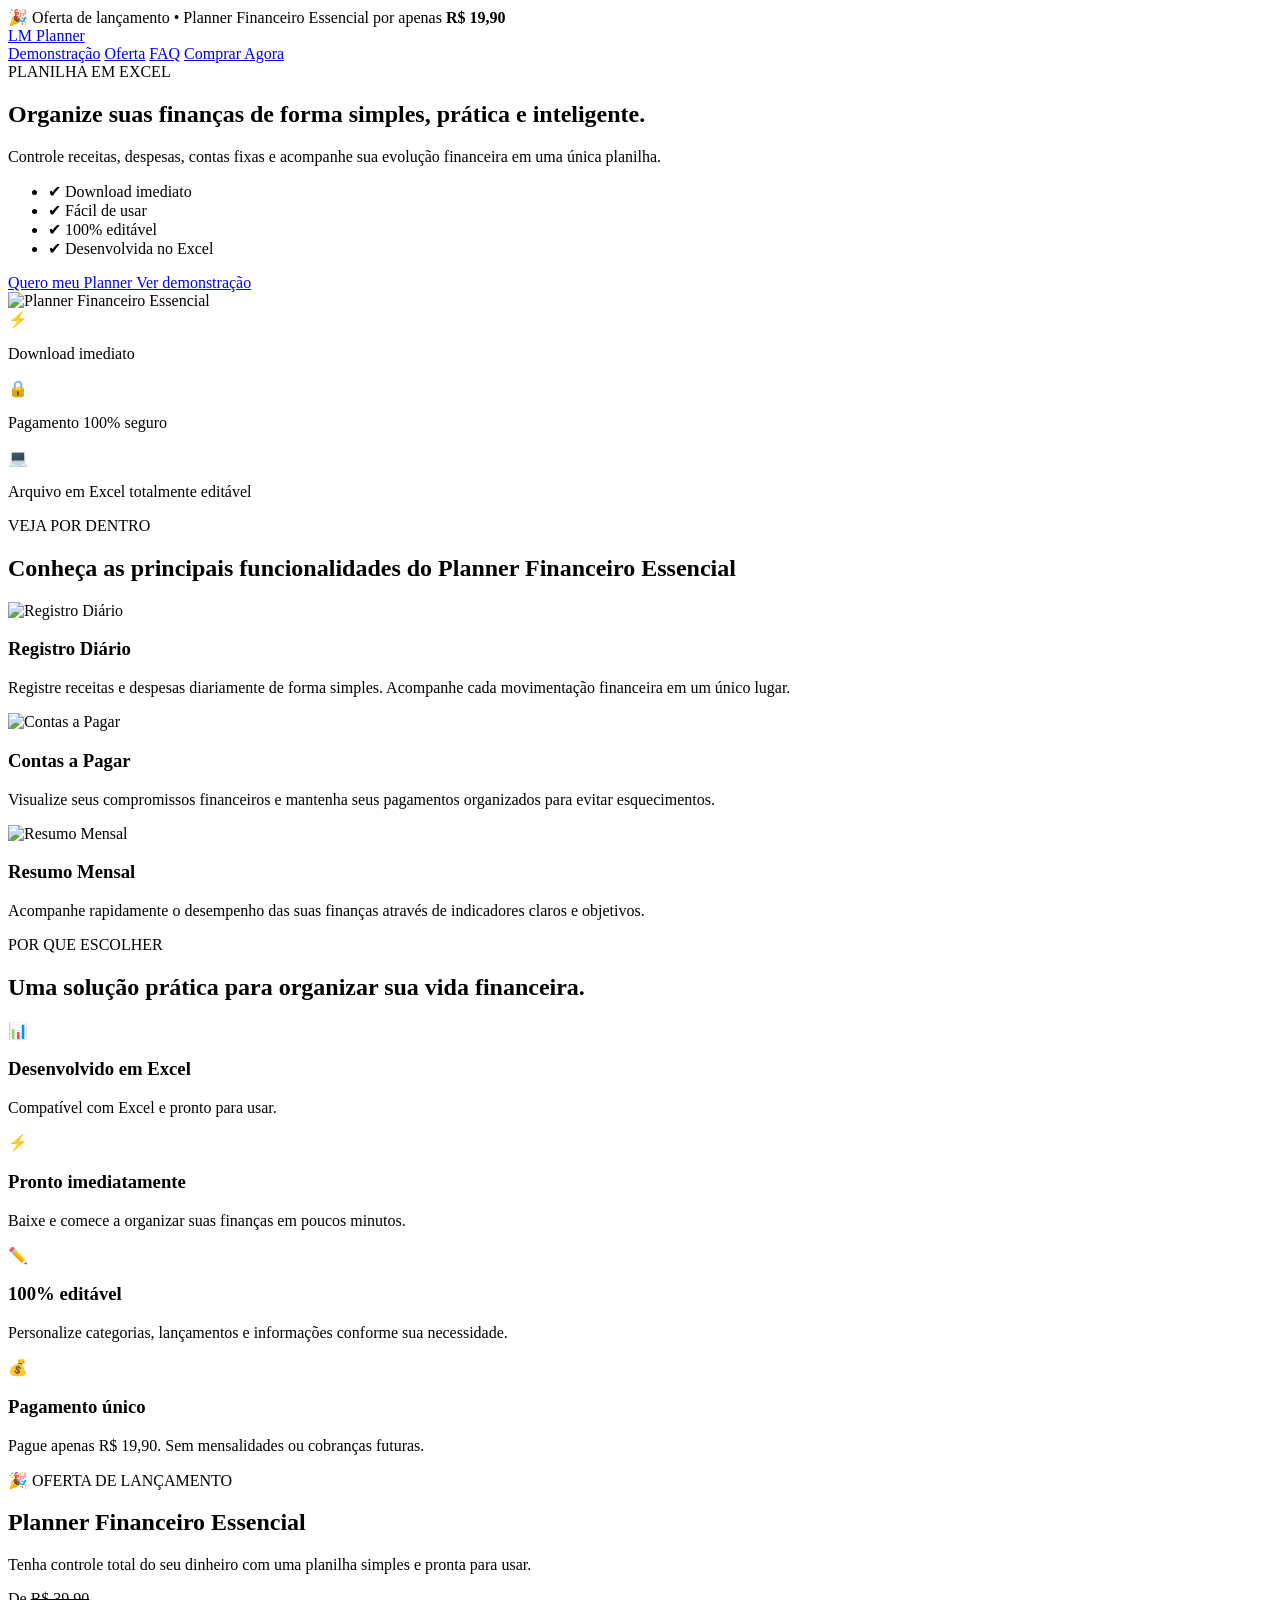
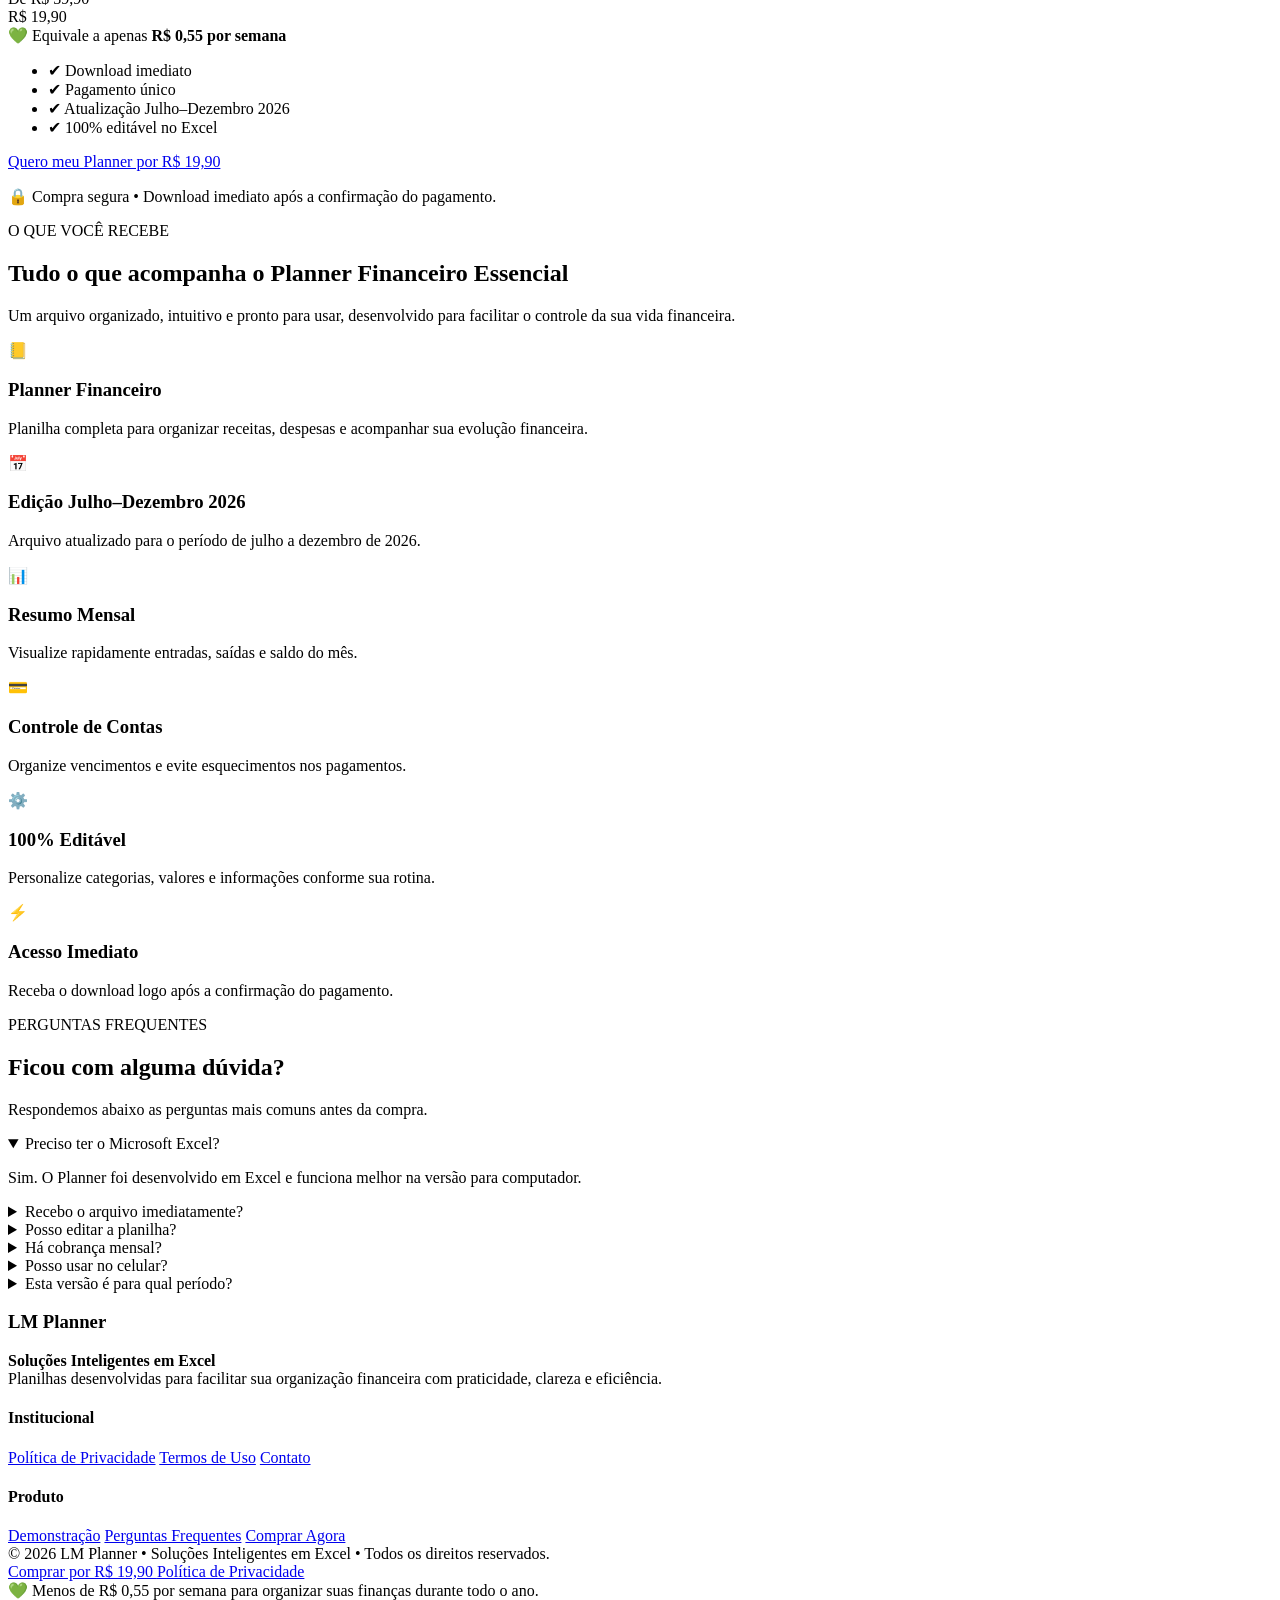
==== index.html @ dad5f02b "Add files via upload" ====
<!DOCTYPE html>
<html lang="pt-BR">

<head>

    <meta charset="UTF-8">

    <meta name="viewport"
          content="width=device-width, initial-scale=1.0">

    <title>Planner Financeiro Essencial | LM Planner</title>

    <meta
        name="description"
        content="Organize sua vida financeira com uma planilha inteligente no Excel. Controle receitas, despesas, contas fixas e metas financeiras com facilidade.">

   <link rel="preconnect" href="https://fonts.googleapis.com">

<link rel="preconnect" href="https://fonts.gstatic.com" crossorigin>

<link href="https://fonts.googleapis.com/css2?family=Poppins:wght@300;400;500;600;700;800&display=swap" rel="stylesheet">
        <link rel="stylesheet" href="css/style.css">

</head>

<body id="topo">
    <div class="barra-topo">

    🎉 Oferta de lançamento • Planner Financeiro Essencial por apenas <strong>R$ 19,90</strong>

</div>

    <!-- ========================= -->

    <!-- CABEÇALHO -->

    <!-- ========================= -->

    <header class="header">

        <div class="container">

            <a href="#topo" class="logo">
    LM Planner
</a>

            <nav>

    <a href="#demonstracao">Demonstração</a>

    <a href="#comprar">Oferta</a>

    <a href="#faq">FAQ</a>

    <a href="#comprar" class="btn-menu">
        Comprar Agora
    </a>

</nav>

        </div>

    </header>

    <!-- ========================= -->

    <!-- HERO -->

    <!-- ========================= -->

    <section class="hero">

        <div class="container hero-grid">

            <div class="hero-texto">

                <span class="selo">

                    PLANILHA EM EXCEL

                </span>

                <h1>

                    Organize suas finanças
                    de forma simples,
                    prática e inteligente.

                </h1>

                <p>

                    Controle receitas, despesas,
                    contas fixas e acompanhe sua evolução
                    financeira em uma única planilha.

                </p>

                <ul>

                    <li>✔ Download imediato</li>

                    <li>✔ Fácil de usar</li>

                    <li>✔ 100% editável</li>

                    <li>✔ Desenvolvida no Excel</li>

                </ul>

                <div class="botoes">

                    <a href="#comprar" class="btn-principal">

                        Quero meu Planner

                    </a>

                    <a href="#demonstracao" class="btn-secundario">

                        Ver demonstração

                    </a>

                </div>

            </div>

<div class="hero-imagem">

    <div class="circulo-fundo"></div>

    <img
        src="images/hero2.png"
        alt="Planner Financeiro Essencial"
        class="hero-mockup">

</div>
        </div>

    </section>
    <section class="barra-confianca">

    <div class="container">

        <div class="item-confianca">
            <span>⚡</span>
            <p>Download imediato</p>
        </div>

        <div class="item-confianca">
            <span>🔒</span>
            <p>Pagamento 100% seguro</p>
        </div>

        <div class="item-confianca">
            <span>💻</span>
            <p>Arquivo em Excel totalmente editável</p>
        </div>

    </div>

</section>
    <section class="demonstracao" id="demonstracao">

    <div class="container">

        <span class="secao-tag">
            VEJA POR DENTRO
        </span>

        <h2>
            Conheça as principais funcionalidades do Planner Financeiro Essencial
        </h2>

        <!-- Registro Diário -->

        <div class="demo-item">

            <div class="demo-imagem">

                <img src="images/registro-diario.png"
                     alt="Registro Diário"
                     class="demo-img">

            </div>

            <div class="demo-texto">

                <h3>Registro Diário</h3>

                <p>
                    Registre receitas e despesas diariamente de forma simples.
                    Acompanhe cada movimentação financeira em um único lugar.
                </p>

            </div>

        </div>

        <!-- Contas a Pagar -->

        <div class="demo-item reverso">

            <div class="demo-imagem">

                <img src="images/contas-pagar.png"
                     alt="Contas a Pagar"
                     class="demo-img">

            </div>

            <div class="demo-texto">

                <h3>Contas a Pagar</h3>

                <p>
                    Visualize seus compromissos financeiros e mantenha seus pagamentos organizados para evitar esquecimentos.
                </p>

            </div>

        </div>

        <!-- Resumo Mensal -->

        <div class="demo-item">

            <div class="demo-imagem">

                <img src="images/resumo-mensal.png"
                     alt="Resumo Mensal"
                     class="demo-img">

            </div>

            <div class="demo-texto">

                <h3>Resumo Mensal</h3>

                <p>
                    Acompanhe rapidamente o desempenho das suas finanças através de indicadores claros e objetivos.
                </p>

            </div>

        </div>

    </div>

</section>

    <!-- próximas seções -->

    <!-- Benefícios -->

    <!-- Demonstração -->

    <!-- Oferta -->

    <!-- FAQ -->

    <!-- Rodapé -->


<section class="diferenciais">

    <div class="container">

        <span class="secao-tag">
            POR QUE ESCOLHER
        </span>

        <h2>Uma solução prática para organizar sua vida financeira.</h2>

        <div class="cards-diferenciais">

            <div class="card">
                <div class="icone">📊</div>
                <h3>Desenvolvido em Excel</h3>
                <p>Compatível com Excel e pronto para usar.</p>
            </div>

            <div class="card">
                <div class="icone">⚡</div>
                <h3>Pronto imediatamente</h3>
                <p>Baixe e comece a organizar suas finanças em poucos minutos.</p>
            </div>

            <div class="card">
                <div class="icone">✏️</div>
                <h3>100% editável</h3>
                <p>Personalize categorias, lançamentos e informações conforme sua necessidade.</p>
            </div>

            <div class="card">
                <div class="icone">💰</div>
                <h3>Pagamento único</h3>
                <p>Pague apenas R$ 19,90. Sem mensalidades ou cobranças futuras.</p>
            </div>

        </div>

    </div>

</section>
<section class="oferta" id="comprar">

    <div class="container">

        <div class="oferta-card">

            <span class="oferta-tag">
                🎉 OFERTA DE LANÇAMENTO
            </span>

            <h2>Planner Financeiro Essencial</h2>

            <p class="oferta-texto">
                Tenha controle total do seu dinheiro com uma planilha simples e pronta para usar.
            </p>

            <div class="preco">

                <span class="preco-antigo">
                    De <s>R$ 39,90</s>
                </span>

                <div class="preco-atual">
                    R$ 19,90
                </div>

            </div>

            <div class="selo-oferta">

                💚 Equivale a apenas <strong>R$ 0,55 por semana</strong>

            </div>

            <ul class="lista-oferta">

                <li>✔ Download imediato</li>

                <li>✔ Pagamento único</li>

                <li>✔ Atualização Julho–Dezembro 2026</li>

                <li>✔ 100% editável no Excel</li>

            </ul>

            <a href="#"
               class="botao-oferta">

                Quero meu Planner por R$ 19,90

            </a>

            <p class="garantia">

                🔒 Compra segura • Download imediato após a confirmação do pagamento.

            </p>

        </div>

    </div>

</section>

<section class="conteudo-produto">

    <div class="container">

        <span class="secao-tag">
            O QUE VOCÊ RECEBE
        </span>

        <h2>Tudo o que acompanha o Planner Financeiro Essencial</h2>

        <p class="conteudo-intro">
            Um arquivo organizado, intuitivo e pronto para usar, desenvolvido para facilitar o controle da sua vida financeira.
        </p>

        <div class="conteudo-grid">

            <div class="conteudo-card">
                <div class="icone">📒</div>
                <h3>Planner Financeiro</h3>
                <p>Planilha completa para organizar receitas, despesas e acompanhar sua evolução financeira.</p>
            </div>

            <div class="conteudo-card">
                <div class="icone">📅</div>
                <h3>Edição Julho–Dezembro 2026</h3>
                <p>Arquivo atualizado para o período de julho a dezembro de 2026.</p>
            </div>

            <div class="conteudo-card">
                <div class="icone">📊</div>
                <h3>Resumo Mensal</h3>
                <p>Visualize rapidamente entradas, saídas e saldo do mês.</p>
            </div>

            <div class="conteudo-card">
                <div class="icone">💳</div>
                <h3>Controle de Contas</h3>
                <p>Organize vencimentos e evite esquecimentos nos pagamentos.</p>
            </div>

            <div class="conteudo-card">
                <div class="icone">⚙️</div>
                <h3>100% Editável</h3>
                <p>Personalize categorias, valores e informações conforme sua rotina.</p>
            </div>

            <div class="conteudo-card">
                <div class="icone">⚡</div>
                <h3>Acesso Imediato</h3>
                <p>Receba o download logo após a confirmação do pagamento.</p>
            </div>

        </div>

    </div>

</section>

<section class="faq" id="faq">

    <div class="container">

        <span class="secao-tag">
            PERGUNTAS FREQUENTES
        </span>

        <h2>Ficou com alguma dúvida?</h2>

        <p class="faq-intro">
            Respondemos abaixo as perguntas mais comuns antes da compra.
        </p>

        <div class="faq-lista">

            <details open>
                <summary>Preciso ter o Microsoft Excel?</summary>
                <p>Sim. O Planner foi desenvolvido em Excel e funciona melhor na versão para computador.</p>
            </details>

            <details>
                <summary>Recebo o arquivo imediatamente?</summary>
                <p>Sim. Após a confirmação do pagamento, o download é liberado automaticamente.</p>
            </details>

            <details>
                <summary>Posso editar a planilha?</summary>
                <p>Sim. O arquivo é totalmente editável para que você personalize categorias, valores e informações conforme sua necessidade.</p>
            </details>

            <details>
                <summary>Há cobrança mensal?</summary>
                <p>Não. O pagamento é único, sem mensalidades ou cobranças recorrentes.</p>
            </details>

            <details>
                <summary>Posso usar no celular?</summary>
                <p>Para a melhor experiência, recomendamos o uso no computador com Microsoft Excel. No celular, a visualização pode variar conforme o aplicativo utilizado.</p>
            </details>

            <details>
                <summary>Esta versão é para qual período?</summary>
                <p>Esta edição contempla o período de julho a dezembro de 2026.</p>
            </details>

        </div>

    </div>

</section>

<footer class="footer">

    <div class="container footer-grid">

        <div>

            <h3>LM Planner</h3>

           <p>
    <strong>Soluções Inteligentes em Excel</strong><br>
    Planilhas desenvolvidas para facilitar sua organização financeira com praticidade, clareza e eficiência.
</p>

        </div>

        <div>

            <h4>Institucional</h4>

            <a href="politica-privacidade.html">Política de Privacidade</a>
<a href="termos-de-uso.html">Termos de Uso</a>
<a href="mailto:seuemail@provedor.com">Contato</a>

        </div>

        <div>

            <h4>Produto</h4>

            <a href="#demonstracao">Demonstração</a>
<a href="#faq">Perguntas Frequentes</a>
<a href="#comprar">Comprar Agora</a>

        </div>

    </div>

    <div class="footer-copy">

        © 2026 LM Planner • Soluções Inteligentes em Excel • Todos os direitos reservados.

    </div>

</footer>
<a href="#comprar" class="botao-flutuante">

    Comprar por R$ 19,90
</a>

<a href="politica-privacidade.html">
    Política de Privacidade
</a>

<div class="selo-economia">
    💚 Menos de R$ 0,55 por semana para organizar suas finanças durante todo o ano.
</div>

<script src="js/script.js"></script>
</body>
</html>
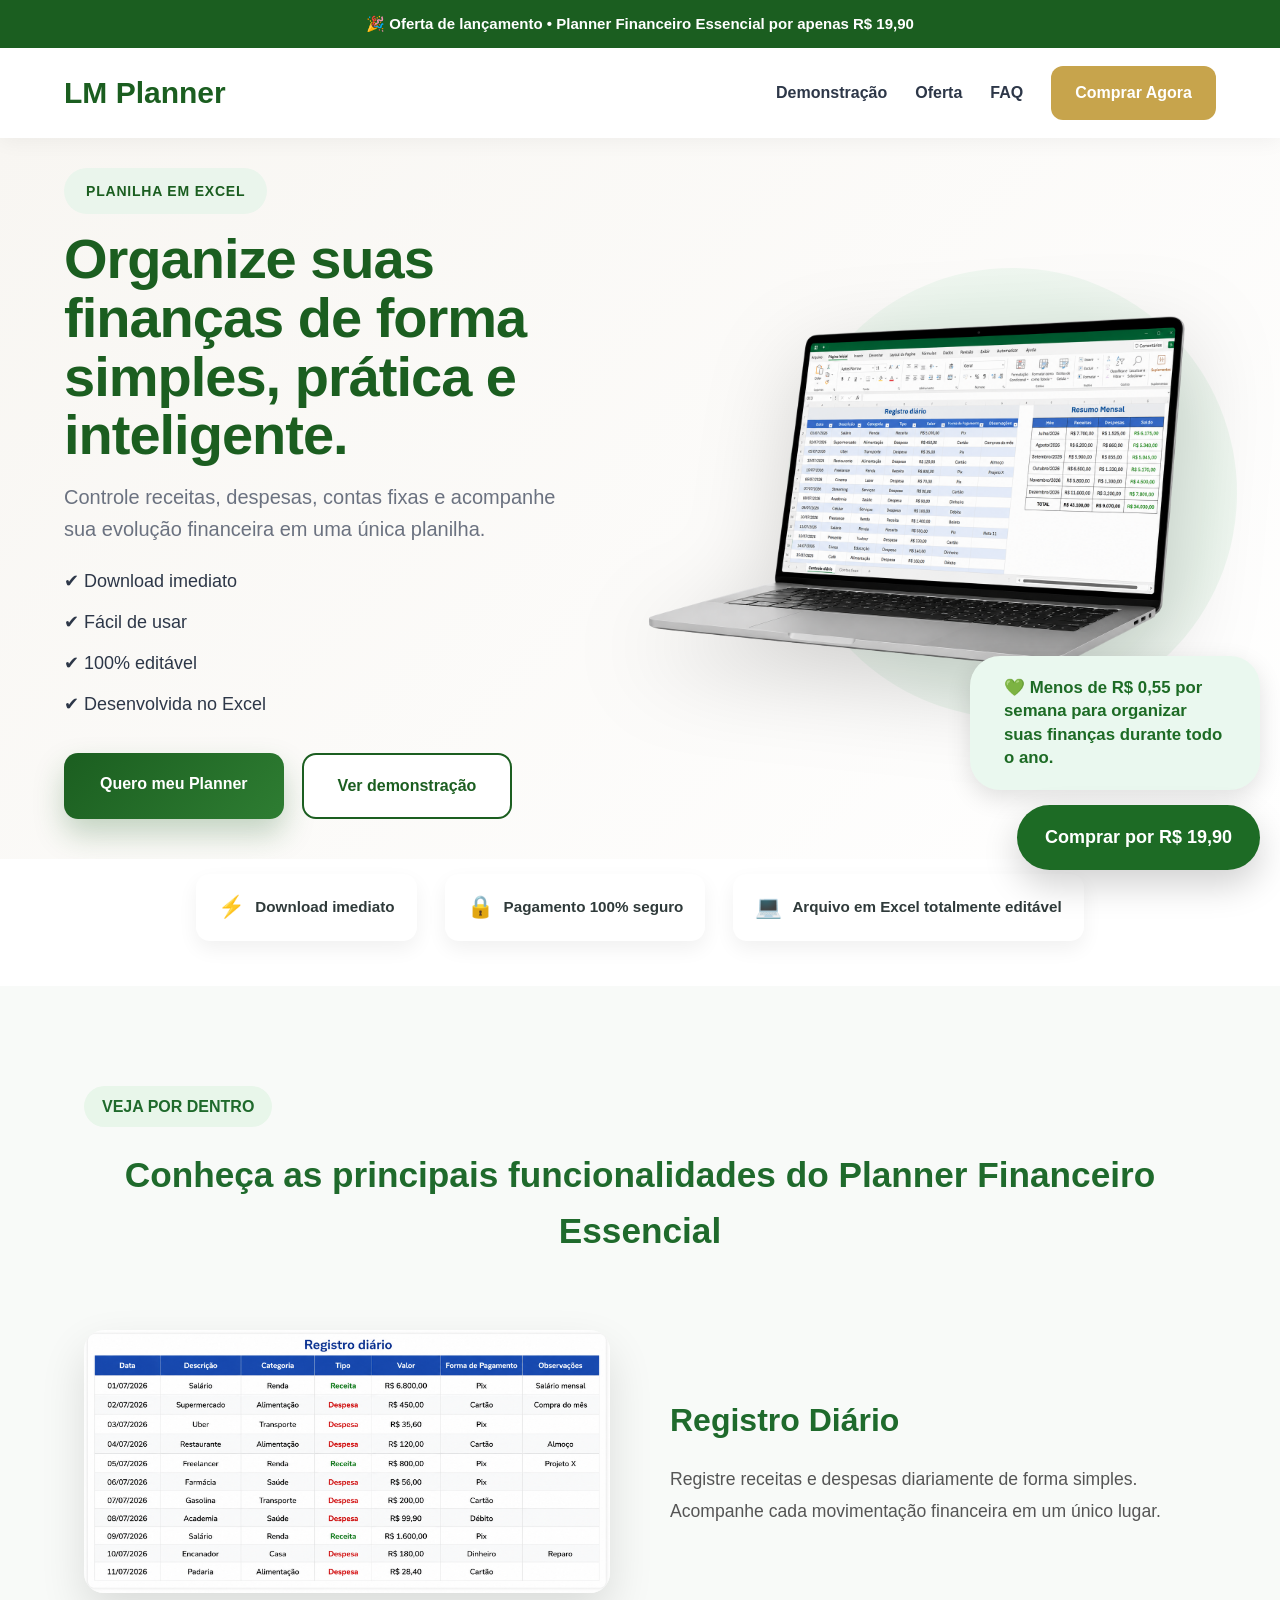
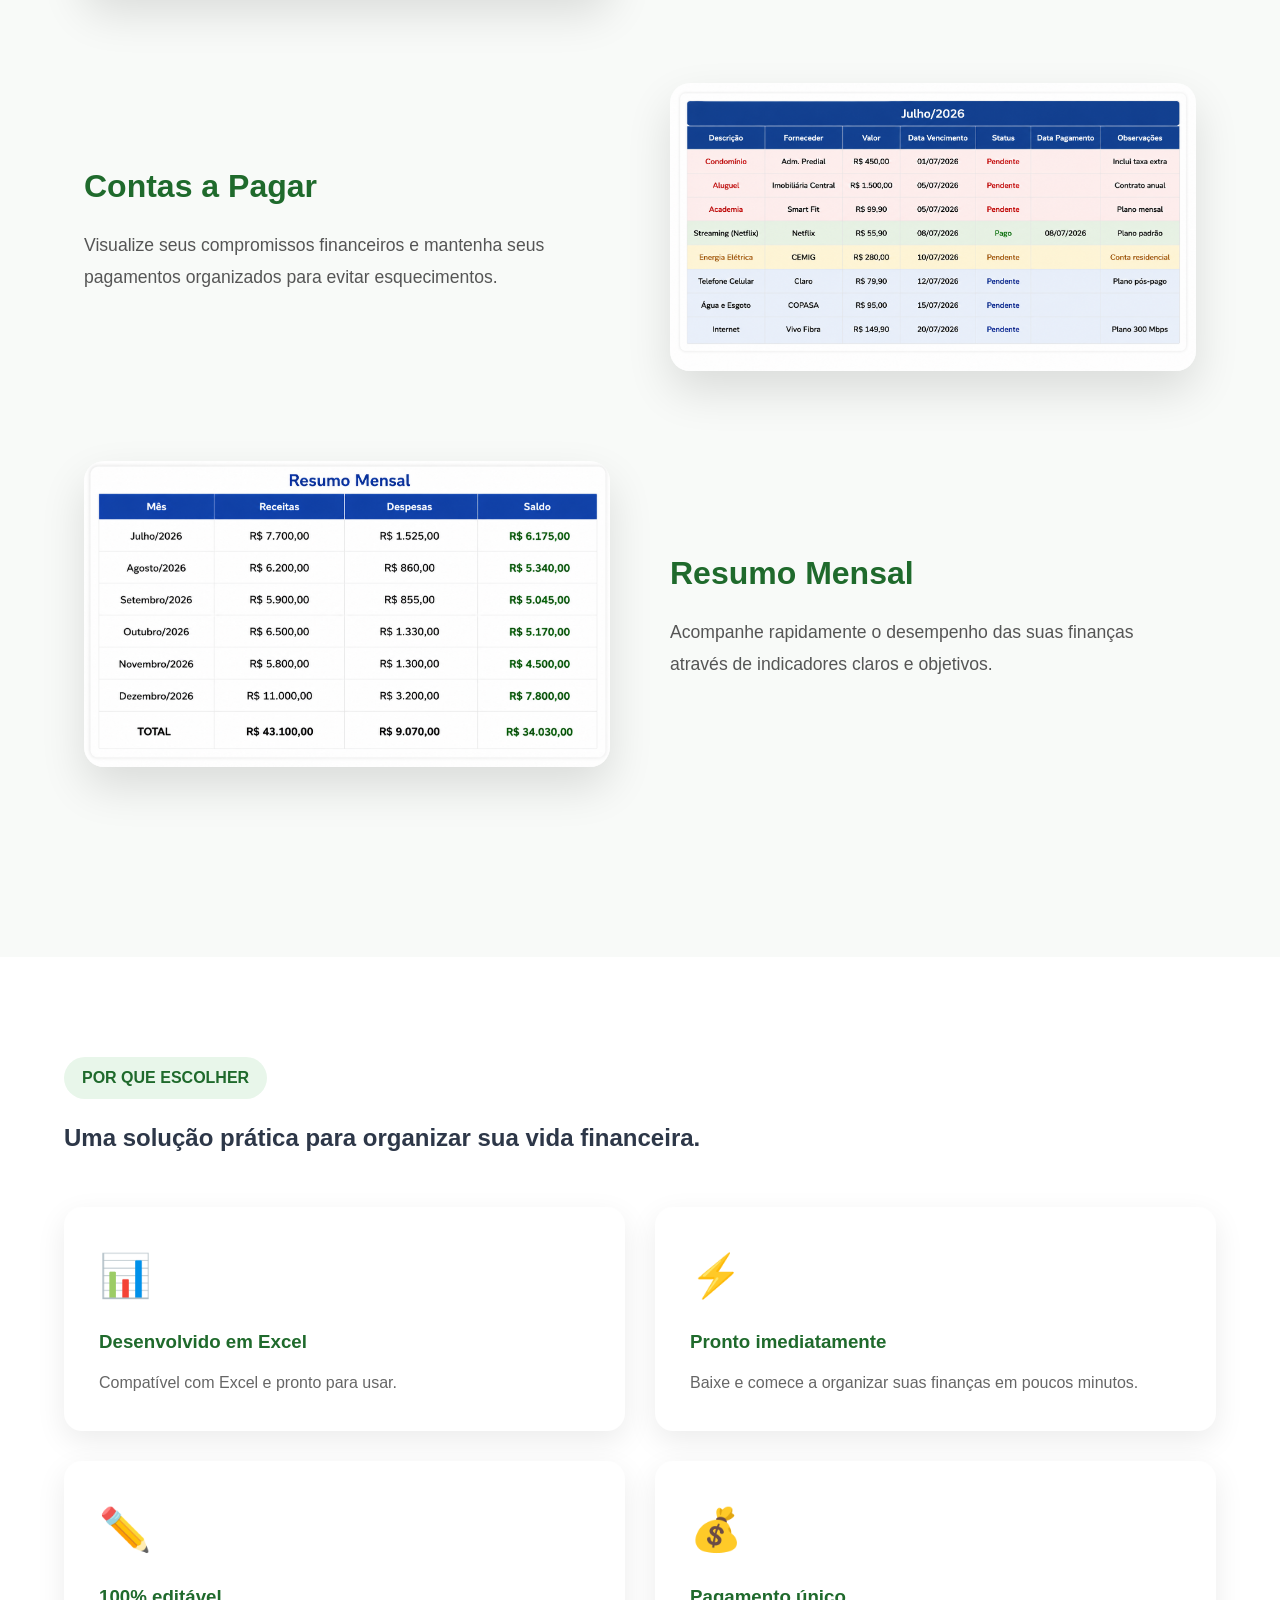
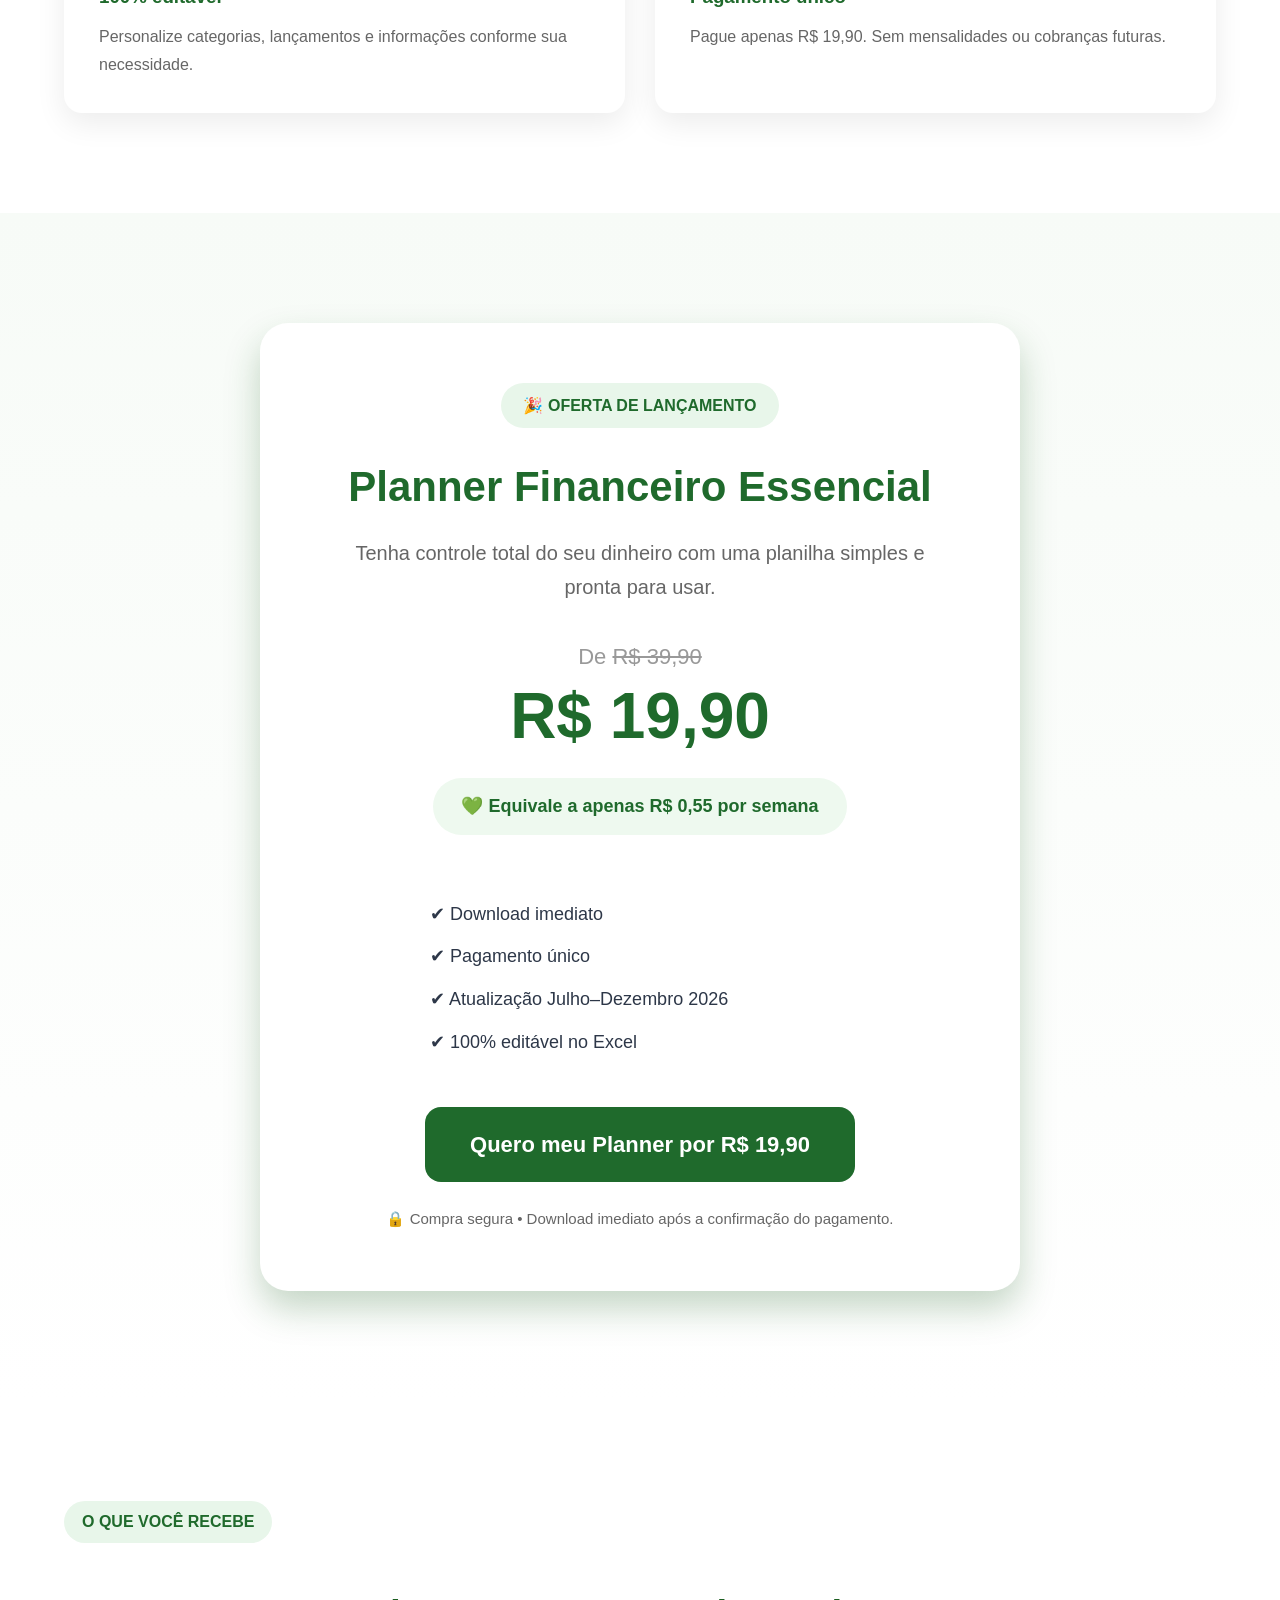
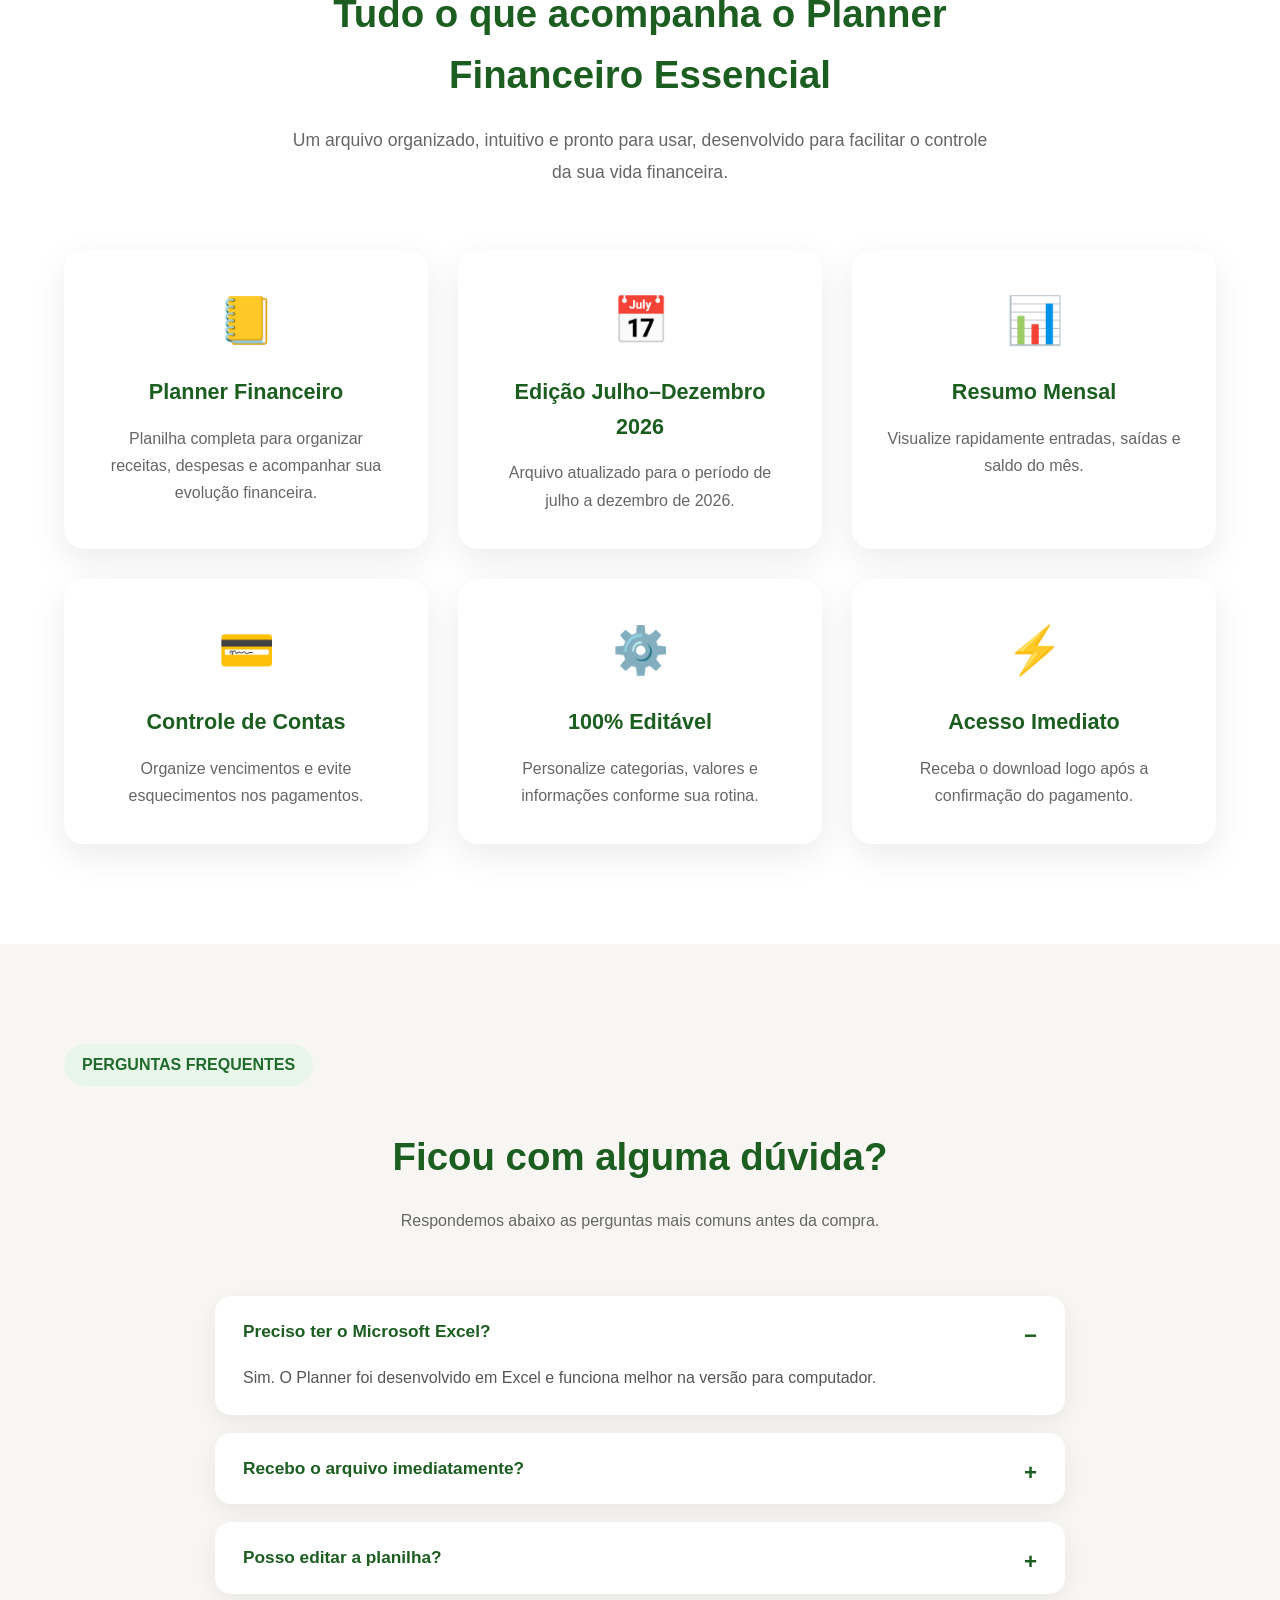
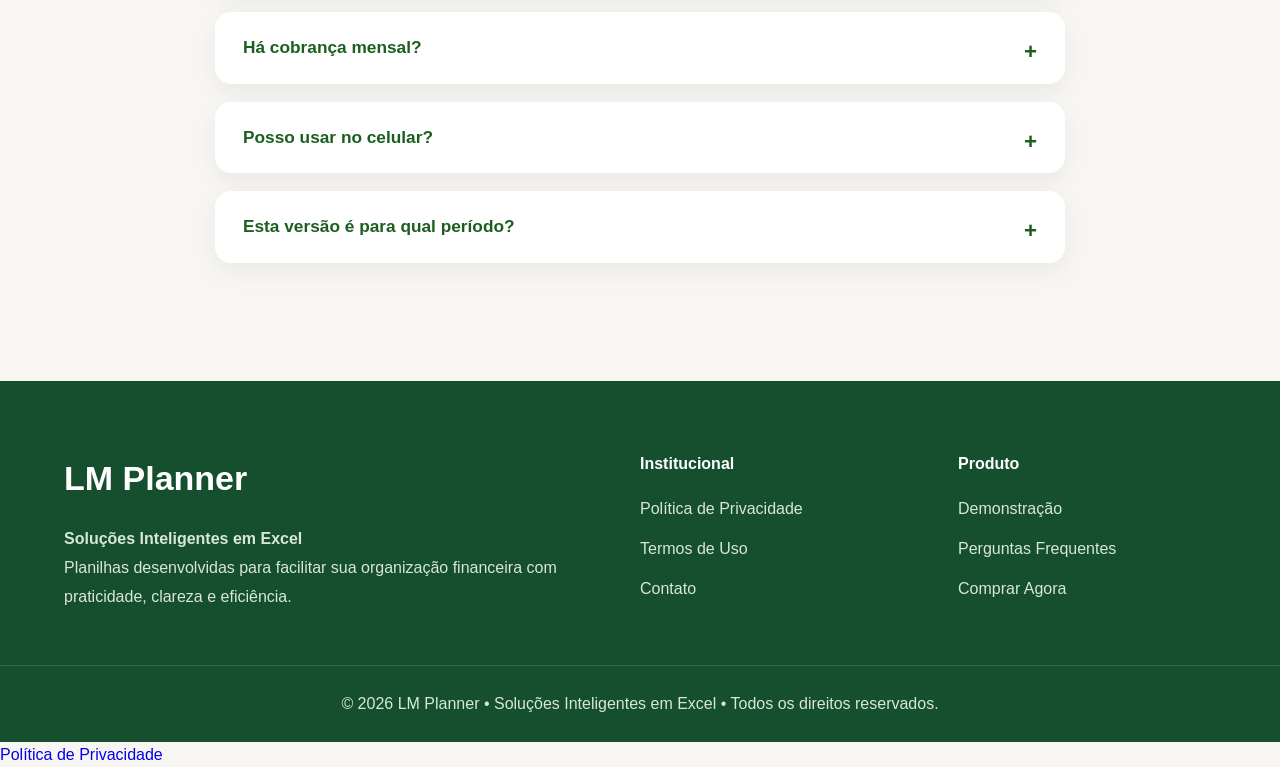
==== commit 339a62f9: "Conecta checkout da Kiwify" ====
--- a/index.html
+++ b/index.html
@@ -48,11 +48,11 @@
 
     <a href="#demonstracao">Demonstração</a>
 
-    <a href="#comprar">Oferta</a>
+    <a href="https://pay.kiwify.com.br/ffhdldQ">Oferta</a>
 
     <a href="#faq">FAQ</a>
 
-    <a href="#comprar" class="btn-menu">
+    <a href="https://pay.kiwify.com.br/ffhdldQ" class="btn-menu">
         Comprar Agora
     </a>
 
@@ -110,7 +110,7 @@
 
                 <div class="botoes">
 
-                    <a href="#comprar" class="btn-principal">
+                    <a href="https://pay.kiwify.com.br/ffhdldQ" class="btn-principal">
 
                         Quero meu Planner
 
@@ -510,7 +510,7 @@
 
             <a href="#demonstracao">Demonstração</a>
 <a href="#faq">Perguntas Frequentes</a>
-<a href="#comprar">Comprar Agora</a>
+<a href="https://pay.kiwify.com.br/ffhdldQ">Comprar Agora</a>
 
         </div>
 
@@ -523,7 +523,7 @@
     </div>
 
 </footer>
-<a href="#comprar" class="botao-flutuante">
+<a href="https://pay.kiwify.com.br/ffhdldQ" class="botao-flutuante">
 
     Comprar por R$ 19,90
 </a>
--- a/css/style.css
+++ b/css/style.css
@@ -0,0 +1,1103 @@
+/* ===========================
+   RESET
+=========================== */
+
+*{
+    margin:0;
+    padding:0;
+    box-sizing:border-box;
+}
+
+/* ===========================
+   CORES DA MARCA
+=========================== */
+
+:root{
+
+    --verde:#1B5E20;
+    --verde-claro:#6FAF7B;
+
+    --dourado:#C7A44C;
+
+    --creme:#F8F6F2;
+
+    --branco:#FFFFFF;
+
+    --texto:#2D3748;
+
+    --cinza:#6B7280;
+
+}
+
+/* ===========================
+   BODY
+=========================== */
+
+body{
+
+    font-family:"Poppins",sans-serif;
+    background:var(--creme);
+    color:var(--texto);
+    line-height:1.6;
+
+}
+
+/* ===========================
+   LINKS
+=========================== */
+
+a{
+
+    text-decoration:none;
+
+}
+
+/* ===========================
+   IMAGENS
+=========================== */
+
+img{
+
+    max-width:100%;
+    display:block;
+
+}
+
+/* ===========================
+   CONTAINER
+=========================== */
+
+.container{
+
+    width:90%;
+    max-width:1200px;
+    margin:auto;
+
+}
+
+/* ===========================
+   HEADER
+=========================== */
+
+.header{
+
+    background:white;
+    position:sticky;
+    top:0;
+    z-index:1000;
+    box-shadow:
+
+    0 3px 20px
+
+    rgba(0,0,0,.05);
+
+}
+
+.header .container{
+
+    display:flex;
+    justify-content:space-between;
+    align-items:center;
+    padding:18px 0;
+
+}
+
+.logo{
+
+    font-size:30px;
+    font-weight:700;
+    color:var(--verde);
+
+}
+
+nav{
+
+    display:flex;
+    align-items:center;
+    gap:28px;
+
+}
+
+nav a{
+
+    color:var(--texto);
+    font-weight:600;
+
+}
+
+.btn-menu{
+
+    background:var(--dourado);
+    color:white;
+    padding:14px 24px;
+    border-radius:12px;
+    transition:.3s;
+
+}
+
+.btn-menu:hover{
+
+    transform:translateY(-3px);
+
+}
+
+/* =====================================================
+   HERO
+===================================================== */
+
+.hero{
+
+    padding:30px 0 40px;
+
+}
+
+.hero-grid{
+
+    display:grid;
+    grid-template-columns:1fr 1.15fr;
+    gap:60px;
+    align-items:center;
+
+}
+
+.hero-texto h1{
+
+    font-size:52px;
+    line-height:1.15;
+    margin:22px 0;
+    color:var(--verde);
+
+}
+
+.hero-texto p{
+
+    font-size:20px;
+    color:var(--cinza);
+    margin-bottom:30px;
+
+}
+
+.selo{
+
+    display:inline-flex;
+    align-items:center;
+    padding:12px 22px;
+    background:#EAF5EC;
+    color:var(--verde);
+    border-radius:999px;
+    font-size:14px;
+    font-weight:700;
+    letter-spacing:.8px;
+
+}
+/* =====================================================
+   BOTÕES
+===================================================== */
+
+.botoes{
+
+    display:flex;
+    gap:18px;
+    margin-top:35px;
+
+}
+
+.btn-principal{
+
+    background:linear-gradient(135deg,#1B5E20,#2E7D32);
+    color:white;
+    padding:18px 36px;
+    border-radius:14px;
+    font-weight:600;
+    box-shadow:0 15px 30px rgba(27,94,32,.25);
+    transition:.30s;
+
+}
+
+.btn-principal:hover{
+
+    transform:translateY(-4px);
+    box-shadow:0 25px 40px rgba(27,94,32,.35);
+
+}
+
+.btn-secundario{
+
+    background:white;
+    color:var(--verde);
+    border:2px solid var(--verde);
+    padding:18px 34px;
+    border-radius:14px;
+    font-weight:600;
+
+}
+
+/* ===========================
+   LISTA DA HERO
+=========================== */
+
+.hero-texto ul{
+
+    list-style:none;
+    margin:20px 0 25px;
+
+}
+
+.hero-texto li{
+
+    font-size:18px;
+    margin-bottom:12px;
+    color:var(--texto);
+
+}
+
+/* ===========================
+   IMAGEM HERO
+=========================== */
+
+.hero-imagem{
+
+    position:relative;
+    display:flex;
+    justify-content:center;
+    align-items:center;
+
+}
+.circulo-fundo{
+
+    position:absolute;
+    width:450px;
+    height:450px;
+    background:radial-gradient(
+    circle,
+    #EAF5EC 0%,
+    #EAF5EC 60%,
+    rgba(234,245,236,0) 100%
+);
+
+    border-radius:50%;
+    top:50%;
+    left:65%;
+    transform:translate(-50%,-50%);
+    z-index:0;
+
+}
+
+/* ====================================
+   HERO PREMIUM
+==================================== */
+/* =========================
+   HERO
+========================= */
+
+.hero{
+
+    background:linear-gradient(135deg,#F8F6F2 0%,#ffffff 100%);
+    overflow:hidden;
+
+}
+
+.hero-texto{
+
+    max-width:620px;
+
+}
+
+.hero-texto h1{
+
+    font-size:clamp(40px,5vw,56px);
+    line-height:1.05;
+    font-weight:800;
+    letter-spacing:-1px;
+    margin:16px 0;
+    color:var(--verde);
+
+}
+
+.hero-texto p{
+
+    font-size:20px;
+    color:var(--cinza);
+    line-height:1.6;
+    max-width:560px;
+    margin-bottom:22px;
+
+}
+
+.hero-texto li{
+
+    display:flex;
+    align-items:center;
+    gap:10px;
+
+}
+
+.hero-mockup{
+
+    width:100%;
+    max-width:560px;
+    height:auto;
+    display:block;
+    position:relative;
+    z-index:2;
+
+    filter:drop-shadow(0 28px 45px rgba(0,0,0,.18));
+
+}
+
+/* ==========================
+DEMONSTRAÇÃO
+========================== */
+
+/* ==========================
+   DEMONSTRAÇÃO
+========================== */
+
+.demonstracao{
+    padding:100px 0;
+    background:#f8faf8;
+}
+
+.demonstracao .container{
+    max-width:1200px;
+    margin:0 auto;
+    padding:0 20px;
+}
+
+.secao-tag{
+    display:inline-block;
+    background:#e8f6ea;
+    color:#1f6a2c;
+    padding:8px 18px;
+    border-radius:999px;
+    font-weight:700;
+    margin-bottom:20px;
+}
+
+.demonstracao h2{
+    text-align:center;
+    font-size:2.2rem;
+    color:#1f6a2c;
+    margin-bottom:70px;
+}
+
+.demo-item{
+    display:flex;
+    align-items:center;
+    justify-content:space-between;
+    gap:60px;
+    margin-bottom:90px;
+}
+
+.demo-item.reverso{
+    flex-direction:row-reverse;
+}
+
+.demo-imagem{
+    flex:1;
+}
+
+.demo-img{
+    width:100%;
+    border-radius:20px;
+    box-shadow:0 20px 45px rgba(0,0,0,.12);
+    transition:.35s;
+}
+
+.demo-img:hover{
+    transform:translateY(-6px);
+}
+
+.demo-texto{
+    flex:1;
+}
+
+.demo-texto h3{
+    font-size:2rem;
+    color:#1f6a2c;
+    margin-bottom:18px;
+}
+
+.demo-texto p{
+    font-size:1.1rem;
+    line-height:1.8;
+    color:#555;
+}
+
+@media (max-width:900px){
+
+    .demo-item,
+    .demo-item.reverso{
+
+        flex-direction:column;
+
+    }
+
+    .demonstracao h2{
+
+        font-size:1.8rem;
+
+    }
+
+    .demo-texto{
+
+        text-align:center;
+
+    }
+
+}
+/*==============================
+FOOTER
+==============================*/
+
+.footer{
+
+    background:#154f2d;
+    color:white;
+    padding:70px 0 25px;
+
+}
+
+.footer-grid{
+
+    display:grid;
+    grid-template-columns:2fr 1fr 1fr;
+    gap:60px;
+
+}
+
+.footer h3{
+
+    font-size:34px;
+    margin-bottom:20px;
+
+}
+
+.footer h4{
+
+    margin-bottom:20px;
+
+}
+
+.footer p{
+
+    color:#d9e6dc;
+    line-height:1.8;
+
+}
+
+.footer a{
+
+    display:block;
+    color:#d9e6dc;
+    margin-bottom:14px;
+    text-decoration:none;
+    transition:.3s;
+
+}
+
+.footer a:hover{
+
+    color:white;
+
+}
+
+.footer-copy{
+
+    border-top:1px solid rgba(255,255,255,.15);
+    margin-top:50px;
+    padding-top:25px;
+    text-align:center;
+    color:#d9e6dc;
+
+}
+/*==============================
+BARRA SUPERIOR
+==============================*/
+
+.barra-topo{
+
+    background:#1B5E20;
+    color:white;
+    text-align:center;
+    padding:12px;
+    font-size:15px;
+    font-weight:600;
+    position:sticky;
+    top:0;
+    z-index:9999;
+
+}
+
+/*==============================
+SELO ECONOMIA
+==============================*/
+
+.diferenciais{
+    padding:100px 0;
+    background:#fff;
+}
+
+.cards-diferenciais{
+    display:grid;
+    grid-template-columns:repeat(2,1fr);
+    gap:30px;
+    margin-top:50px;
+}
+
+.card{
+    background:#fff;
+    padding:35px;
+    border-radius:18px;
+    box-shadow:0 10px 30px rgba(0,0,0,.08);
+    transition:.3s;
+}
+
+.card:hover{
+    transform:translateY(-6px);
+}
+
+.icone{
+    font-size:42px;
+    margin-bottom:18px;
+}
+
+.card h3{
+    color:#1f6a2c;
+    margin-bottom:12px;
+}
+
+.card p{
+    color:#666;
+    line-height:1.7;
+}
+
+@media(max-width:900px){
+    .cards-diferenciais{
+        grid-template-columns:1fr;
+    }
+}
+.oferta{
+
+padding:110px 0;
+background:linear-gradient(180deg,#f7fbf7,#ffffff);
+
+}
+
+.oferta-card{
+
+max-width:760px;
+margin:auto;
+background:#fff;
+padding:60px;
+border-radius:28px;
+box-shadow:0 18px 35px rgba(27,94,32,.25);
+text-align:center;
+
+}
+
+.oferta-tag{
+
+display:inline-block;
+background:#e8f6ea;
+color:#1f6a2c;
+padding:10px 22px;
+border-radius:999px;
+font-weight:700;
+margin-bottom:25px;
+
+}
+
+.oferta h2{
+
+font-size:42px;
+margin-bottom:15px;
+color:#1f6a2c;
+
+}
+
+.oferta-texto{
+
+font-size:20px;
+color:#666;
+max-width:600px;
+margin:0 auto 35px;
+line-height:1.7;
+
+}
+
+.preco-antigo{
+
+display:block;
+font-size:22px;
+color:#999;
+margin-bottom:10px;
+
+}
+
+.preco-atual{
+
+font-size:64px;
+font-weight:800;
+color:#1f6a2c;
+line-height:1;
+
+}
+
+.selo-oferta{
+
+display:inline-block;
+margin:30px 0;
+padding:14px 28px;
+background:#eef9ef;
+border-radius:999px;
+font-size:18px;
+font-weight:600;
+color:#1f6a2c;
+
+}
+
+.lista-oferta{
+
+list-style:none;
+padding:0;
+margin:35px auto;
+max-width:420px;
+text-align:left;
+
+}
+
+.lista-oferta li{
+
+margin:14px 0;
+font-size:18px;
+
+}
+
+.botao-oferta{
+
+display:inline-block;
+margin-top:15px;
+padding:20px 45px;
+background:#1f6a2c;
+color:#fff;
+font-size:22px;
+font-weight:700;
+border-radius:16px;
+text-decoration:none;
+transition:.3s;
+
+}
+
+.botao-oferta:hover{
+
+transform:translateY(-3px);
+
+}
+
+.garantia{
+
+margin-top:25px;
+
+color:#666;
+
+font-size:15px;
+
+}
+.botao-flutuante{
+    position: fixed;
+    right: 20px;
+    bottom: 30px;
+    background: #1d6b25;
+    color: #fff;
+    text-decoration: none;
+    font-size:18px;
+    font-weight: 700;
+    padding: 18px 28px;
+    border-radius: 50px;
+    box-shadow: 0 15px 35px rgba(0,0,0,.18);
+    z-index: 999;
+    transition: .3s;
+}
+
+.botao-flutuante:hover{
+    transform: translateY(-4px) scale(1.03);
+}
+
+.selo-economia{
+    position: fixed;
+    right: 20px;
+    bottom: 110px;
+    background: #eaf8ef;
+    color: #1d6b25;
+    border-radius: 30px;
+    padding: 20px 34px;
+    font-weight: 600;
+    box-shadow: 0 8px 25px rgba(0,0,0,.12);
+    z-index: 998;
+    max-width: 290px;
+    line-height: 1.4;
+    font-size: 1.05rem;
+}
+
+.hero-mockup{
+
+    transition:transform .3s ease;
+
+}
+
+.hero-mockup:hover{
+
+    transform:translateY(-6px) scale(1.02);
+
+}
+/* ==========================
+   O QUE VOCÊ RECEBE
+========================== */
+
+.conteudo-produto{
+    padding:100px 0;
+    background:#fff;
+}
+
+.conteudo-produto h2{
+    text-align:center;
+    font-size:2.4rem;
+    color:#1B5E20;
+    margin:20px auto;
+    max-width:700px;
+}
+
+.conteudo-intro{
+    text-align:center;
+    max-width:700px;
+    margin:0 auto 60px;
+    color:#666;
+    font-size:1.1rem;
+    line-height:1.8;
+}
+
+.conteudo-grid{
+    display:grid;
+    grid-template-columns:repeat(3,1fr);
+    gap:30px;
+}
+
+.conteudo-card{
+    background:#fff;
+    border-radius:20px;
+    padding:35px;
+    text-align:center;
+    box-shadow:0 12px 35px rgba(0,0,0,.08);
+    transition:.3s;
+}
+
+.conteudo-card:hover{
+    transform:translateY(-6px);
+}
+
+.conteudo-card .icone{
+    font-size:46px;
+    margin-bottom:18px;
+}
+
+.conteudo-card h3{
+    color:#1B5E20;
+    margin-bottom:15px;
+    font-size:1.35rem;
+}
+
+.conteudo-card p{
+    color:#666;
+    line-height:1.7;
+}
+
+@media(max-width:900px){
+
+    .conteudo-grid{
+        grid-template-columns:1fr;
+    }
+
+}
+/* ==========================
+   FAQ
+========================== */
+
+.faq{
+    padding:100px 0;
+    background:#F8F6F2;
+}
+
+.faq h2{
+    text-align:center;
+    color:#1B5E20;
+    font-size:2.4rem;
+    margin:20px 0;
+}
+
+.faq-intro{
+    text-align:center;
+    max-width:650px;
+    margin:0 auto 60px;
+    color:#666;
+    line-height:1.8;
+}
+
+.faq-lista{
+    max-width:850px;
+    margin:0 auto;
+}
+
+.faq-lista details{
+    background:#fff;
+    border-radius:16px;
+    margin-bottom:18px;
+    padding:22px 28px;
+    box-shadow:0 8px 24px rgba(0,0,0,.06);
+}
+
+.faq-lista summary{
+    cursor:pointer;
+    font-weight:700;
+    color:#1B5E20;
+    font-size:1.08rem;
+    list-style:none;
+}
+
+.faq-lista summary::-webkit-details-marker{
+    display:none;
+}
+
+.faq-lista summary::after{
+    content:"+";
+    float:right;
+    font-size:1.4rem;
+    transition:.3s;
+}
+
+.faq-lista details[open] summary::after{
+    content:"−";
+}
+
+.faq-lista p{
+    margin-top:18px;
+    color:#555;
+    line-height:1.8;
+}
+/* ==========================
+   Barra de confiança
+========================== */
+
+.barra-confianca{
+
+    background:#FFFFFF;
+    padding:15px 0 45px;
+
+}
+
+.barra-confianca .container{
+
+    display:flex;
+    justify-content:center;
+    gap:28px;
+    flex-wrap:wrap;
+
+}
+
+.item-confianca{
+
+    display:flex;
+    align-items:center;
+    gap:10px;
+    background:#FFFFFF;
+    padding:16px 22px;
+    border-radius:14px;
+    box-shadow:0 8px 20px rgba(0,0,0,.06);
+
+}
+
+.item-confianca span{
+
+    font-size:1.35rem;
+
+}
+
+.item-confianca p{
+
+    margin:0;
+    font-size:.95rem;
+    color:#2F3A3A;
+    font-weight:600;
+
+}
+
+/*==============================
+RESPONSIVO
+==============================*/
+
+@media (max-width:767px){
+
+    .barra-confianca .container{
+
+        flex-direction:column;
+        align-items:center;
+        gap:15px;
+
+    }
+
+    .item-confianca{
+
+        width:100%;
+        max-width:340px;
+
+    }
+
+    .hero{
+        padding:50px 0 70px;
+    }
+
+    .hero-grid{
+        grid-template-columns:1fr;
+        gap:40px;
+        text-align:center;
+    }
+
+    .hero-texto{
+        max-width:100%;
+        order:1;
+    }
+
+    .hero-imagem{
+        order:2;
+        transform:none;
+        margin-top:10px;
+    }
+
+    .hero-texto h1{
+        font-size:42px;
+        line-height:1.1;
+        letter-spacing:-1px;
+    }
+
+    .hero-texto p{
+        font-size:18px;
+        max-width:100%;
+    }
+
+    .hero-texto ul{
+        display:inline-block;
+        text-align:left;
+    }
+
+    .botoes{
+        display:flex;
+        flex-direction:column;
+        gap:15px;
+    }
+
+    .btn-principal,
+    .btn-secundario{
+        width:100%;
+    }
+
+    .hero-mockup{
+        width:100%;
+        max-width:420px;
+        margin:auto;
+    }
+
+    .circulo-fundo{
+        width:280px;
+        height:280px;
+        right:50%;
+        transform:translateX(50%);
+    }
+
+    .barra-confianca{
+        flex-direction:column;
+        gap:15px;
+        margin-top:35px;
+    }
+
+    .item-confianca{
+        width:100%;
+    }
+
+    .demo-item,
+    .demo-item.reverso{
+        grid-template-columns:1fr;
+    }
+
+    .demo-texto{
+        text-align:center;
+    }
+
+    .cards-diferenciais{
+        grid-template-columns:1fr;
+    }
+
+    .oferta-card{
+        padding:35px 25px;
+    }
+
+    .preco-atual{
+        font-size:52px;
+    }
+
+    .conteudo-grid{
+        grid-template-columns:1fr;
+    }
+
+    .selo-economia{
+        display:none;
+    }
+
+    .botao-flutuante{
+        left:15px;
+        right:15px;
+        bottom:15px;
+        text-align:center;
+    }
+    footer .container{
+    display:flex;
+    flex-direction:column;
+    gap:35px;
+}
+
+.footer-grid{
+    display:grid;
+    grid-template-columns:1fr;
+    gap:30px;
+}
+/*==============================
+HEADER MOBILE
+==============================*/
+
+.header .container{
+    display:flex;
+    justify-content:space-between;
+    align-items:center;
+    padding:16px 0;
+}
+
+.logo{
+    font-size:2rem;
+    line-height:1;
+}
+
+.header nav{
+    display:flex;
+    align-items:center;
+    gap:20px;
+}
+
+.header nav a:not(.btn-menu){
+    display:none;
+}
+
+.btn-menu{
+    padding:12px 18px;
+    font-size:15px;
+    border-radius:12px;
+}
+}
